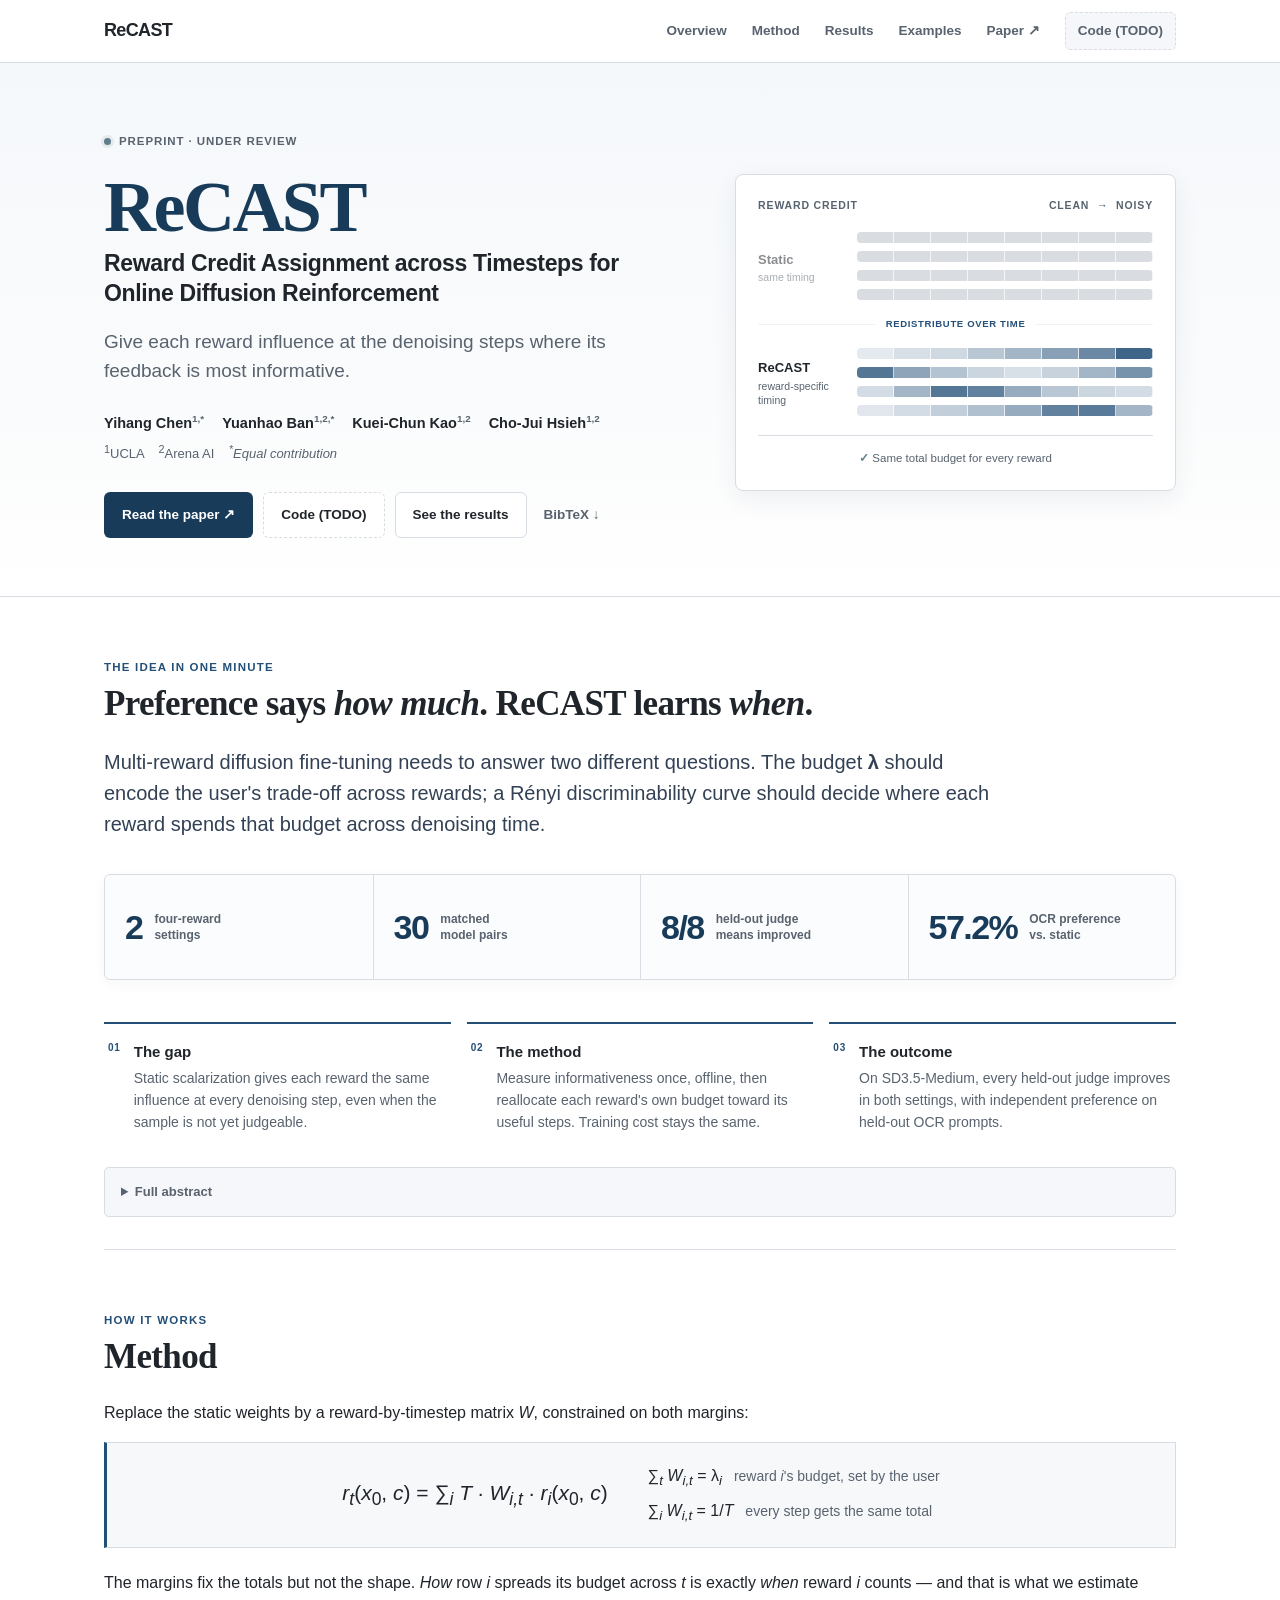
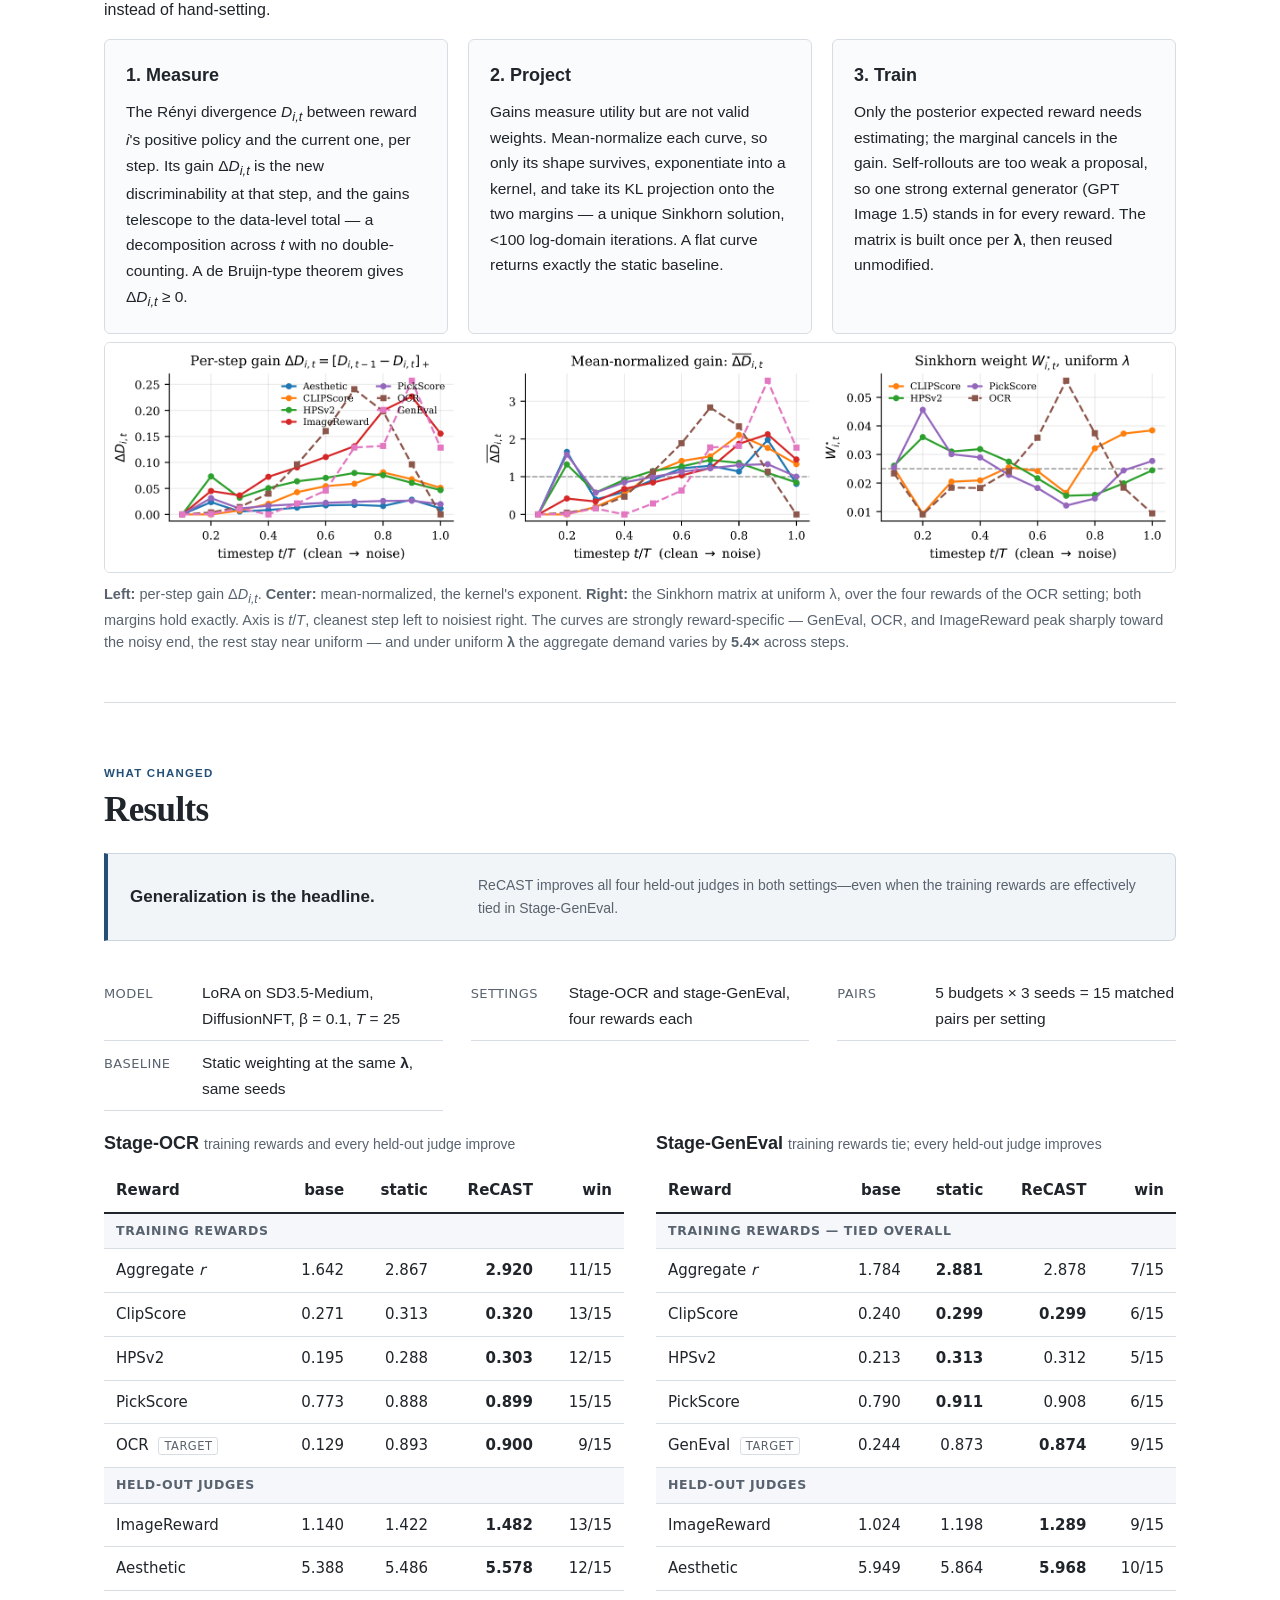
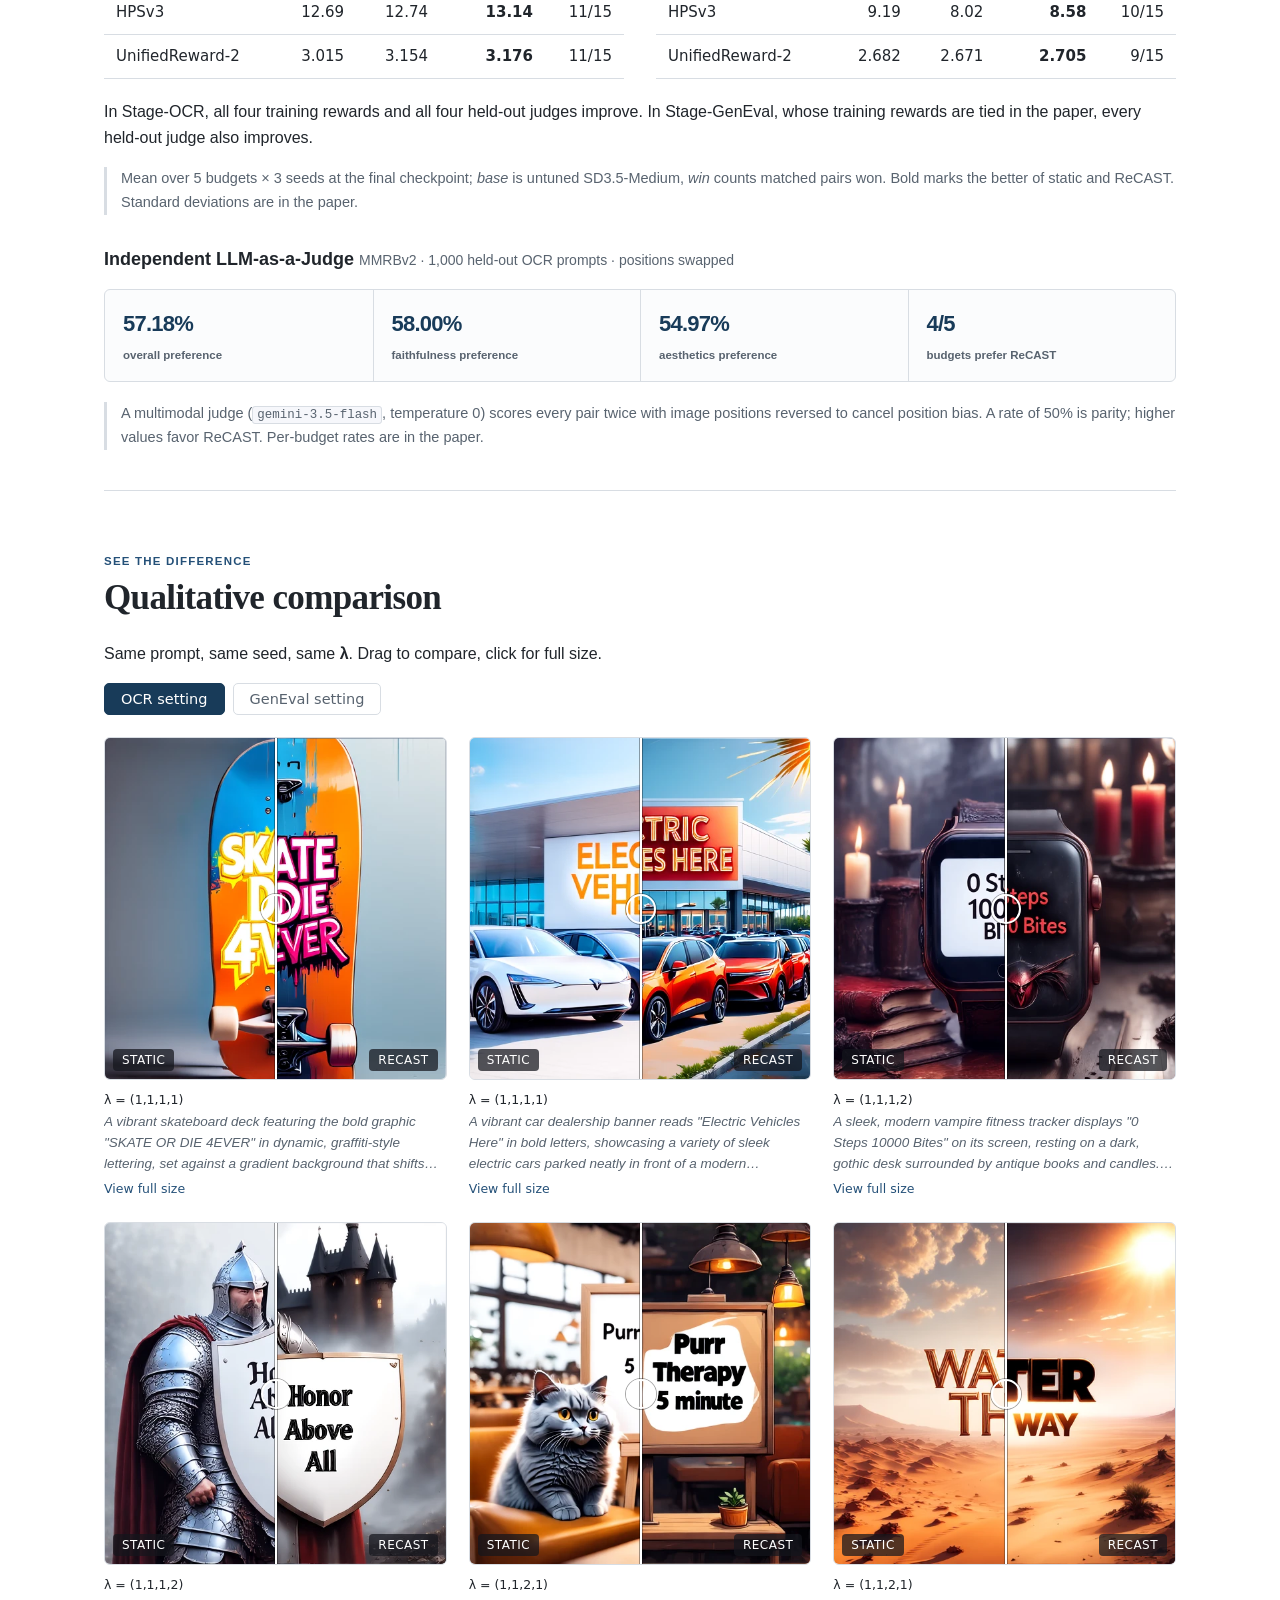
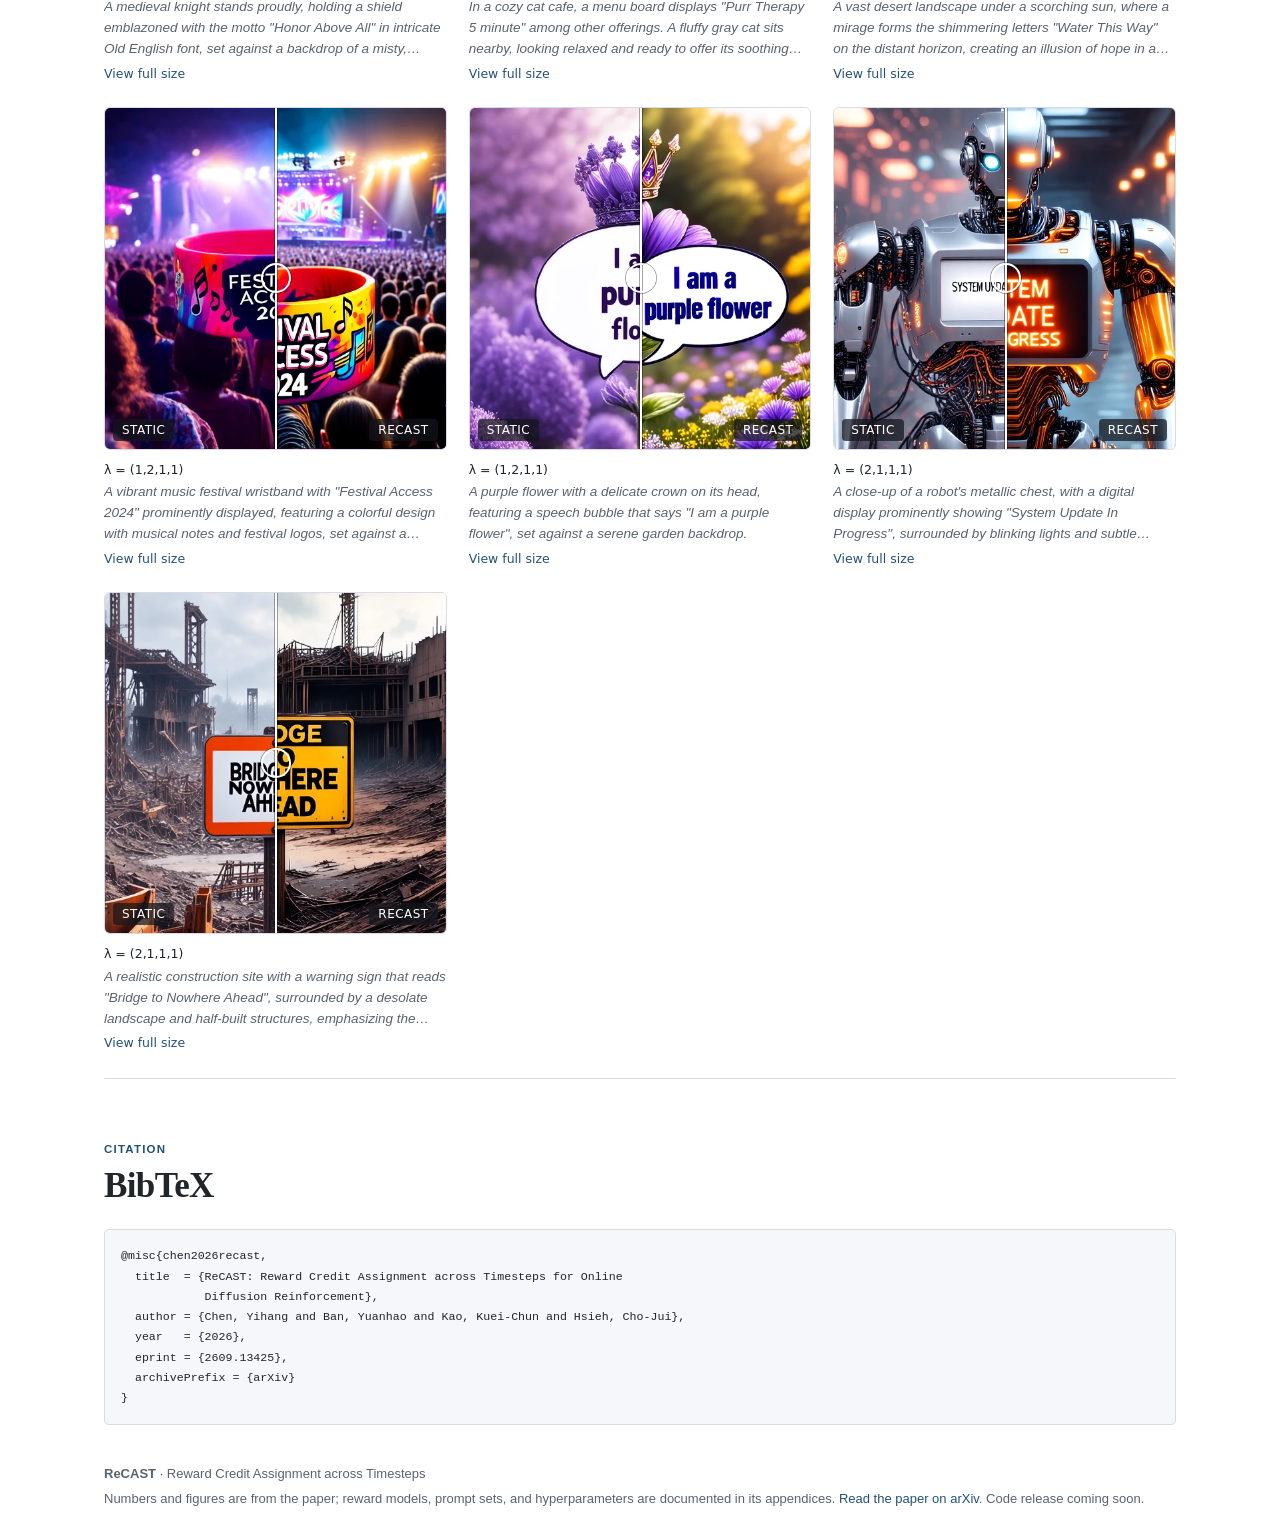
==== index.html @ b191ef5b "Build ReCAST project page Co-Authored-By: Claude Opus 5 <noreply@anthropic.com>" ====
<!DOCTYPE html>
<html lang="en">
<head>
<meta charset="utf-8">
<meta name="viewport" content="width=device-width, initial-scale=1">

<title>ReCAST: Reward Credit Assignment across Timesteps for Online Diffusion Reinforcement</title>
<meta name="description" content="Per-reward, timestep-dependent credit assignment for diffusion reward fine-tuning. ReCAST spends each reward's budget at the denoising steps where its feedback is informative.">

<meta property="og:type" content="website">
<meta property="og:title" content="ReCAST: Reward Credit Assignment across Timesteps">
<meta property="og:description" content="Give every reward credit when its feedback is most informative—without changing its budget or adding training cost.">
<meta property="og:url" content="https://yhangchen.github.io/ReCAST/">
<!-- TODO(social): drop a 1200x630 static/images/social_preview.png so links unfurl with a card. -->
<meta property="og:image" content="https://yhangchen.github.io/ReCAST/static/images/social_preview.png">
<meta name="twitter:card" content="summary_large_image">

<link rel="canonical" href="https://yhangchen.github.io/ReCAST/">

<link rel="stylesheet" href="static/css/style.css">
</head>
<body>

<div class="site-nav">
  <div class="nav-inner">
    <a class="brand" href="#top" aria-label="ReCAST home">ReCAST</a>
    <nav class="nav-sections" aria-label="Page sections">
      <a href="#overview">Overview</a>
      <a href="#method">Method</a>
      <a href="#results">Results</a>
      <a href="#gallery">Examples</a>
      <a href="https://arxiv.org/abs/2609.13425" target="_blank" rel="noopener">Paper <span aria-hidden="true">↗</span></a>
      <span class="nav-code disabled-link" aria-disabled="true">Code (TODO)</span>
    </nav>
  </div>
</div>

<header class="hero" id="top">
  <div class="wrap">
    <div class="hero-grid">
      <div class="hero-copy">
        <p class="venue"><span class="status-dot"></span> Preprint &middot; under review</p>
        <h1><span>ReCAST</span>Reward Credit Assignment across Timesteps for Online Diffusion Reinforcement</h1>
        <p class="hero-tagline">Give each reward influence at the denoising steps where its feedback is most informative.</p>

        <ul class="authors">
          <li><a href="https://yhangchen.github.io/">Yihang Chen</a><sup>1,*</sup></li>
          <li><a href="https://banyuanhao.github.io/">Yuanhao Ban</a><sup>1,2,*</sup></li>
          <li><a href="https://johnsonkao0213.github.io/">Kuei-Chun Kao</a><sup>1,2</sup></li>
          <li><a href="https://web.cs.ucla.edu/~chohsieh/">Cho-Jui Hsieh</a><sup>1,2</sup></li>
        </ul>
        <p class="affil">
          <sup>1</sup>UCLA &nbsp;&nbsp; <sup>2</sup>Arena AI &nbsp;&nbsp;
          <span class="note"><sup>*</sup>Equal contribution</span>
        </p>
        <nav class="links" aria-label="Project links">
          <a class="btn primary" href="https://arxiv.org/abs/2609.13425" target="_blank" rel="noopener">Read the paper <span aria-hidden="true">↗</span></a>
          <span class="btn secondary disabled-link" aria-disabled="true">Code (TODO)</span>
          <a class="btn secondary" href="#results">See the results</a>
          <a class="text-link" href="#bibtex">BibTeX <span aria-hidden="true">↓</span></a>
        </nav>
      </div>

      <div class="concept-card" role="img" aria-label="Static weighting stays flat across timesteps. ReCAST gives different rewards different timestep-dependent schedules while preserving each reward's total budget.">
        <div class="concept-head">
          <span>Reward credit</span>
          <span>clean <b aria-hidden="true">→</b> noisy</span>
        </div>
        <div class="concept-block muted">
          <div class="concept-label"><strong>Static</strong><span>same timing</span></div>
          <div class="schedule flat"></div>
          <div class="schedule flat"></div>
          <div class="schedule flat"></div>
          <div class="schedule flat"></div>
        </div>
        <div class="concept-divider"><span>redistribute over time</span></div>
        <div class="concept-block">
          <div class="concept-label"><strong>ReCAST</strong><span>reward-specific timing</span></div>
          <div class="schedule timing-a"></div>
          <div class="schedule timing-b"></div>
          <div class="schedule timing-c"></div>
          <div class="schedule timing-d"></div>
        </div>
        <p class="concept-foot"><span aria-hidden="true">✓</span> Same total budget for every reward</p>
      </div>
    </div>
  </div>
</header>

<main class="wrap">

<section id="overview" class="overview">
  <p class="section-kicker">The idea in one minute</p>
  <h2>Preference says <em>how much</em>. ReCAST learns <em>when</em>.</h2>
  <p class="lede">Multi-reward diffusion fine-tuning needs to answer two different questions.
  The budget <strong>&lambda;</strong> should encode the user's trade-off across rewards; a
  R&eacute;nyi discriminability curve should decide where each reward spends that budget across
  denoising time.</p>

  <div class="metrics" aria-label="Headline results">
    <div><strong>2</strong><span>four-reward<br>settings</span></div>
    <div><strong>30</strong><span>matched<br>model pairs</span></div>
    <div><strong>8/8</strong><span>held-out judge<br>means improved</span></div>
    <div><strong>57.2%</strong><span>OCR preference<br>vs. static</span></div>
  </div>

  <ul class="key">
    <li><span>01</span><div><b>The gap</b>Static scalarization gives each reward the same influence at every denoising step, even when the sample is not yet judgeable.</div></li>
    <li><span>02</span><div><b>The method</b>Measure informativeness once, offline, then reallocate each reward's own budget toward its useful steps. Training cost stays the same.</div></li>
    <li><span>03</span><div><b>The outcome</b>On SD3.5-Medium, every held-out judge improves in both settings, with independent preference on held-out OCR prompts.</div></li>
  </ul>

  <details>
    <summary>Full abstract</summary>
    <p>Training diffusion models with multiple rewards requires distinguishing <em>user
    preference</em> from <em>reward informativeness</em>. User preference determines how much
    each reward should contribute to the overall objective; reward informativeness determines
    when its feedback is useful during denoising. Some rewards can meaningfully evaluate a
    sample as soon as global structure emerges, but others become informative only when the
    sample is nearly clean. To address both questions jointly, we propose ReCAST
    (<strong>Re</strong>ward <strong>C</strong>redit <strong>AS</strong>signment across
    <strong>T</strong>imesteps), the first method, to our knowledge, for per-reward,
    timestep-dependent credit assignment in diffusion reward fine-tuning. ReCAST separates
    user preferences from temporal allocation through a reward-by-timestep weight matrix
    <em>W</em>, whose row sums match the user-specified reward budgets
    <strong>&lambda;</strong>, while its column sums are equal, assigning the same total
    weight to each denoising step. Under these marginal constraints, ReCAST allocates weight
    according to each reward's informativeness, quantified by its R&eacute;nyi
    discriminability gain at each step. These gains telescope to the total discriminability
    between the reward-induced positive policy and the current policy, providing a basis for
    temporal credit assignment.</p>
    <p>We evaluate ReCAST by training SD3.5-Medium under two distinct four-reward settings,
    each across five reward budgets <strong>&lambda;</strong>. ReCAST improves the training
    rewards in one setting and matches them in the other, improves every held-out judge in
    both, and is preferred by an independent LLM-as-a-Judge. Together, these results show
    that ReCAST yields improvements that generalize beyond the training rewards and support
    its core principle: assigning each reward greater weight at the denoising timesteps where
    its feedback is most informative.</p>
  </details>
</section>

<section id="method">
  <p class="section-kicker">How it works</p>
  <h2>Method</h2>

  <p>Replace the static weights by a reward-by-timestep matrix <em>W</em>, constrained on
  both margins:</p>

  <div class="eq">
    <div class="eq-main">
      <em>r<sub>t</sub></em>(<em>x</em><sub>0</sub>, <em>c</em>) =
      &sum;<sub><em>i</em></sub> <em>T</em> &middot; <em>W<sub>i,t</sub></em> &middot;
      <em>r<sub>i</sub></em>(<em>x</em><sub>0</sub>, <em>c</em>)
    </div>
    <div class="eq-side">
      <span><span class="eq-c">&sum;<sub><em>t</em></sub> <em>W<sub>i,t</sub></em> =
        &lambda;<sub><em>i</em></sub></span>
        <span class="eq-l">reward <em>i</em>'s budget, set by the user</span></span>
      <span><span class="eq-c">&sum;<sub><em>i</em></sub> <em>W<sub>i,t</sub></em> =
        1/<em>T</em></span>
        <span class="eq-l">every step gets the same total</span></span>
    </div>
  </div>

  <p>The margins fix the totals but not the shape. <em>How</em> row <em>i</em> spreads its
  budget across <em>t</em> is exactly <em>when</em> reward <em>i</em> counts &mdash; and that
  is what we estimate instead of hand-setting.</p>

  <div class="steps">
    <div class="step">
      <h3>1. Measure</h3>
      <p>The R&eacute;nyi divergence <em>D<sub>i,t</sub></em> between reward <em>i</em>'s
      positive policy and the current one, per step. Its gain
      &Delta;<em>D<sub>i,t</sub></em> is the new discriminability at that step, and the gains
      telescope to the data-level total &mdash; a decomposition across <em>t</em> with no
      double-counting. A de Bruijn-type theorem gives &Delta;<em>D<sub>i,t</sub></em> &ge; 0.</p>
    </div>
    <div class="step">
      <h3>2. Project</h3>
      <p>Gains measure utility but are not valid weights. Mean-normalize each curve, so only
      its shape survives, exponentiate into a kernel, and take its KL projection onto the two
      margins &mdash; a unique Sinkhorn solution, &lt;100 log-domain iterations. A flat curve
      returns exactly the static baseline.</p>
    </div>
    <div class="step">
      <h3>3. Train</h3>
      <p>Only the posterior expected reward needs estimating; the marginal cancels in the
      gain. Self-rollouts are too weak a proposal, so one strong external generator
      (GPT Image 1.5) stands in for every reward. The matrix is built once per
      <strong>&lambda;</strong>, then reused unmodified.</p>
    </div>
  </div>

  <figure>
    <img src="static/images/method_gain_curves.png"
         alt="Three panels: per-step discriminability gain for seven rewards, the mean-normalized gain, and the Sinkhorn weight matrix it projects to.">
    <figcaption><b>Left:</b> per-step gain &Delta;<em>D<sub>i,t</sub></em>. <b>Center:</b>
    mean-normalized, the kernel's exponent. <b>Right:</b> the Sinkhorn matrix at uniform
    &lambda;, over the four rewards of the OCR setting; both margins hold exactly. Axis is
    <em>t</em>/<em>T</em>, cleanest step left to noisiest right. The curves are strongly
    reward-specific &mdash; GenEval, OCR, and ImageReward peak sharply toward the noisy end,
    the rest stay near uniform &mdash; and under uniform <strong>&lambda;</strong> the
    aggregate demand varies by <b>5.4&times;</b> across steps.</figcaption>
  </figure>
</section>

<section id="results">
  <p class="section-kicker">What changed</p>
  <h2>Results</h2>

  <div class="result-callout">
    <strong>Generalization is the headline.</strong>
    <span>ReCAST improves all four held-out judges in both settings—even when the training
    rewards are effectively tied in Stage-GenEval.</span>
  </div>

  <dl class="facts">
    <div><dt>Model</dt><dd>LoRA on SD3.5-Medium, DiffusionNFT, &beta; = 0.1, <em>T</em> = 25</dd></div>
    <div><dt>Settings</dt><dd>Stage-OCR and stage-GenEval, four rewards each</dd></div>
    <div><dt>Pairs</dt><dd>5 budgets &times; 3 seeds = 15 matched pairs per setting</dd></div>
    <div><dt>Baseline</dt><dd>Static weighting at the same <strong>&lambda;</strong>, same seeds</dd></div>
  </dl>

  <div class="table-pair">
  <div class="table-block">
  <h3>Stage-OCR <span class="sub">training rewards and every held-out judge improve</span></h3>
  <table class="results">
    <thead>
      <tr><th>Reward</th><th>base</th><th>static</th><th>ReCAST</th><th>win</th></tr>
    </thead>
    <tbody>
      <tr class="grp"><td colspan="5">Training rewards</td></tr>
      <tr><td>Aggregate <em>r</em></td><td>1.642</td><td>2.867</td><td><b>2.920</b></td><td>11/15</td></tr>
      <tr><td>ClipScore</td><td>0.271</td><td>0.313</td><td><b>0.320</b></td><td>13/15</td></tr>
      <tr><td>HPSv2</td><td>0.195</td><td>0.288</td><td><b>0.303</b></td><td>12/15</td></tr>
      <tr><td>PickScore</td><td>0.773</td><td>0.888</td><td><b>0.899</b></td><td>15/15</td></tr>
      <tr><td>OCR <span class="tgt">target</span></td><td>0.129</td><td>0.893</td><td><b>0.900</b></td><td>9/15</td></tr>
      <tr class="grp"><td colspan="5">Held-out judges</td></tr>
      <tr><td>ImageReward</td><td>1.140</td><td>1.422</td><td><b>1.482</b></td><td>13/15</td></tr>
      <tr><td>Aesthetic</td><td>5.388</td><td>5.486</td><td><b>5.578</b></td><td>12/15</td></tr>
      <tr><td>HPSv3</td><td>12.69</td><td>12.74</td><td><b>13.14</b></td><td>11/15</td></tr>
      <tr><td>UnifiedReward-2</td><td>3.015</td><td>3.154</td><td><b>3.176</b></td><td>11/15</td></tr>
    </tbody>
  </table>
  </div>

  <div class="table-block">
  <h3>Stage-GenEval <span class="sub">training rewards tie; every held-out judge improves</span></h3>
  <table class="results">
    <thead>
      <tr><th>Reward</th><th>base</th><th>static</th><th>ReCAST</th><th>win</th></tr>
    </thead>
    <tbody>
      <tr class="grp"><td colspan="5">Training rewards &mdash; tied overall</td></tr>
      <tr><td>Aggregate <em>r</em></td><td>1.784</td><td><b>2.881</b></td><td>2.878</td><td>7/15</td></tr>
      <tr><td>ClipScore</td><td>0.240</td><td><b>0.299</b></td><td><b>0.299</b></td><td>6/15</td></tr>
      <tr><td>HPSv2</td><td>0.213</td><td><b>0.313</b></td><td>0.312</td><td>5/15</td></tr>
      <tr><td>PickScore</td><td>0.790</td><td><b>0.911</b></td><td>0.908</td><td>6/15</td></tr>
      <tr><td>GenEval <span class="tgt">target</span></td><td>0.244</td><td>0.873</td><td><b>0.874</b></td><td>9/15</td></tr>
      <tr class="grp"><td colspan="5">Held-out judges</td></tr>
      <tr><td>ImageReward</td><td>1.024</td><td>1.198</td><td><b>1.289</b></td><td>9/15</td></tr>
      <tr><td>Aesthetic</td><td>5.949</td><td>5.864</td><td><b>5.968</b></td><td>10/15</td></tr>
      <tr><td>HPSv3</td><td>9.19</td><td>8.02</td><td><b>8.58</b></td><td>10/15</td></tr>
      <tr><td>UnifiedReward-2</td><td>2.682</td><td>2.671</td><td><b>2.705</b></td><td>9/15</td></tr>
    </tbody>
  </table>
  </div>
  </div>

  <p>In Stage-OCR, all four training rewards and all four held-out judges improve. In
  Stage-GenEval, whose training rewards are tied in the paper, every held-out judge also
  improves.</p>
  <p class="caveat">Mean over 5 budgets &times; 3 seeds at the final checkpoint; <em>base</em>
  is untuned SD3.5-Medium, <em>win</em> counts matched pairs won. Bold marks the better of
  static and ReCAST. Standard deviations are in the paper.</p>

  <h3>Independent LLM-as-a-Judge <span class="sub">MMRBv2 &middot; 1,000 held-out OCR prompts &middot; positions swapped</span></h3>
  <div class="judge-summary" aria-label="LLM-as-a-Judge headline results">
    <div><strong>57.18%</strong><span>overall preference</span></div>
    <div><strong>58.00%</strong><span>faithfulness preference</span></div>
    <div><strong>54.97%</strong><span>aesthetics preference</span></div>
    <div><strong>4/5</strong><span>budgets prefer ReCAST</span></div>
  </div>
  <p class="caveat">A multimodal judge (<code>gemini-3.5-flash</code>, temperature 0) scores
  every pair twice with image positions reversed to cancel position bias. A rate of 50% is
  parity; higher values favor ReCAST. Per-budget rates are in the paper.</p>
</section>

<section id="gallery">
  <p class="section-kicker">See the difference</p>
  <h2>Qualitative comparison</h2>
  <p>Same prompt, same seed, same <strong>&lambda;</strong>. Drag to compare, click for full
  size.</p>

  <div class="tabs" id="gallery-tabs" role="tablist"></div>
  <div id="gallery-grid" class="gallery-grid"></div>
  <noscript><p class="caveat">The gallery needs JavaScript; images are under
  <code>static/images/gallery/</code>.</p></noscript>
</section>

<section id="bibtex">
  <p class="section-kicker">Citation</p>
  <h2>BibTeX</h2>
  <pre><code>@misc{chen2026recast,
  title  = {ReCAST: Reward Credit Assignment across Timesteps for Online
            Diffusion Reinforcement},
  author = {Chen, Yihang and Ban, Yuanhao and Kao, Kuei-Chun and Hsieh, Cho-Jui},
  year   = {2026},
  eprint = {2609.13425},
  archivePrefix = {arXiv}
}</code></pre>
</section>

</main>

<footer class="wrap">
  <p><strong>ReCAST</strong> &middot; Reward Credit Assignment across Timesteps</p>
  <p>Numbers and figures are from the paper; reward models, prompt sets, and hyperparameters
  are documented in its appendices. <a href="https://arxiv.org/abs/2609.13425">Read the paper on arXiv</a>. Code release coming soon.</p>
</footer>

<div id="lightbox" class="lightbox" hidden>
  <button class="lb-close" aria-label="Close">&times;</button>
  <div class="lb-body">
    <figure><img id="lb-static" alt="Static weighting"><figcaption>static</figcaption></figure>
    <figure><img id="lb-recast" alt="ReCAST"><figcaption>ReCAST</figcaption></figure>
  </div>
  <p id="lb-prompt" class="lb-prompt"></p>
</div>

<script src="static/js/gallery.js"></script>
</body>
</html>
---- static/css/style.css ----
/* Hand-written, no CDN and no build step: the page renders offline from a
   file:// URL exactly as it will on GitHub Pages. */

:root {
  --ink:        #20252b;
  --ink-soft:   #58636f;
  --line:       #d8dde3;
  --bg:         #ffffff;
  --bg-soft:    #f6f7fb;
  --accent:     #245078;
  --accent-dark:#183b59;
  --accent-soft:#edf3f7;
  --cyan:       #607d8b;
  --accent-ink: #ffffff;
  --wrap:       1120px;
}

* { box-sizing: border-box; }

html {
  -webkit-text-size-adjust: 100%;
  scroll-behavior: smooth;
  scroll-padding-top: 78px;
}

body {
  margin: 0;
  background: var(--bg);
  color: var(--ink);
  font: 400 16px/1.65 Inter, ui-sans-serif, -apple-system, BlinkMacSystemFont,
    "Segoe UI", sans-serif;
}

.wrap {
  max-width: var(--wrap);
  margin: 0 auto;
  padding: 0 24px;
}

a { color: var(--accent); text-decoration: none; }
a:hover { text-decoration: underline; }
a:focus-visible,
button:focus-visible,
input:focus-visible {
  outline: 3px solid rgba(36, 80, 120, 0.28);
  outline-offset: 3px;
}

code {
  font: 400 0.86em/1.5 "SFMono-Regular", "Consolas", "Menlo", monospace;
  background: var(--bg-soft);
  border: 1px solid var(--line);
  border-radius: 3px;
  padding: 0.08em 0.32em;
}

/* ---------- navigation + hero ---------- */

.site-nav {
  position: sticky;
  top: 0;
  z-index: 20;
  border-bottom: 1px solid var(--line);
  background: rgba(255, 255, 255, 0.96);
  backdrop-filter: blur(8px);
  -webkit-backdrop-filter: blur(8px);
}

.nav-inner {
  max-width: var(--wrap);
  min-height: 62px;
  margin: 0 auto;
  padding: 0 24px;
  display: flex;
  align-items: center;
  justify-content: space-between;
  gap: 32px;
}

.brand {
  color: var(--ink);
  font-size: 18px;
  font-weight: 800;
  letter-spacing: -0.035em;
}

.brand:hover { color: var(--accent); text-decoration: none; }

.nav-sections {
  display: flex;
  align-items: center;
  gap: 25px;
  font-size: 13.5px;
  font-weight: 600;
}

.nav-sections > a { color: var(--ink-soft); }
.nav-sections > a:hover { color: var(--ink); text-decoration: none; }

.nav-sections .nav-code {
  padding: 7px 12px;
  border: 1px solid var(--line);
  border-radius: 5px;
  background: #fff;
  color: var(--ink);
}

.nav-sections .nav-code.disabled-link,
.btn.disabled-link {
  border-style: dashed;
  background: var(--bg-soft);
  color: var(--ink-soft);
  cursor: default;
  user-select: none;
}

.hero {
  border-bottom: 1px solid var(--line);
  padding: 64px 0 58px;
  overflow: hidden;
  position: relative;
  background: linear-gradient(180deg, #f5f8fb 0%, #fafbfc 62%, #fff 100%);
}

.hero .wrap { position: relative; }

.hero-grid {
  display: grid;
  grid-template-columns: minmax(0, 1.12fr) minmax(350px, 0.88fr);
  align-items: center;
  gap: clamp(40px, 6vw, 70px);
}

.venue {
  display: inline-flex;
  align-items: center;
  gap: 8px;
  margin: 0 0 22px;
  padding: 0;
  font-size: 11.5px;
  font-weight: 700;
  letter-spacing: 0.08em;
  text-transform: uppercase;
  color: var(--ink-soft);
}

.status-dot {
  width: 7px;
  height: 7px;
  border-radius: 50%;
  background: var(--cyan);
  box-shadow: 0 0 0 3px rgba(96, 125, 139, 0.12);
}

.hero h1 {
  max-width: 680px;
  margin: 0 0 20px;
  font-size: 23px;
  line-height: 1.28;
  font-weight: 600;
  letter-spacing: -0.015em;
}

.hero h1 > span {
  display: block;
  margin-bottom: 8px;
  font: 600 clamp(54px, 7vw, 72px)/0.95 Georgia, "Times New Roman", serif;
  letter-spacing: -0.035em;
  color: var(--accent-dark);
}

.hero-tagline {
  max-width: 620px;
  margin: 0 0 26px;
  font-size: 19px;
  line-height: 1.5;
  color: var(--ink-soft);
}

.authors {
  display: flex;
  flex-wrap: wrap;
  gap: 2px 18px;
  list-style: none;
  margin: 0 0 5px;
  padding: 0;
  font-size: 14.5px;
  font-weight: 650;
}

.authors sup { font-size: 0.68em; color: var(--ink-soft); }
.authors a { color: var(--ink); }
.authors a:hover { color: var(--accent); }

.affil {
  margin: 0 0 27px;
  font-size: 13px;
  color: var(--ink-soft);
}

.affil .note { font-style: italic; }

.links { display: flex; flex-wrap: wrap; gap: 10px; align-items: center; }

.btn {
  display: inline-block;
  padding: 11px 17px;
  border: 1px solid transparent;
  border-radius: 6px;
  font-size: 13.5px;
  font-weight: 700;
  transition: background-color 140ms ease, border-color 140ms ease, transform 140ms ease;
}

.btn:hover { text-decoration: none; transform: translateY(-1px); }
.btn.primary { background: var(--accent-dark); color: #fff; }
.btn.primary:hover { background: #214d70; }
.btn.secondary { border-color: var(--line); background: #fff; color: var(--ink); }
.btn.secondary:hover { border-color: #bec5d0; }

.text-link {
  padding: 9px 7px;
  color: var(--ink-soft);
  font-size: 13.5px;
  font-weight: 650;
}

.concept-card {
  padding: 22px;
  border: 1px solid var(--line);
  border-radius: 8px;
  background: #fff;
  box-shadow: 0 8px 24px rgba(24, 59, 89, 0.07);
}

.concept-head,
.concept-label {
  display: flex;
  align-items: center;
  justify-content: space-between;
  gap: 16px;
}

.concept-head {
  margin-bottom: 18px;
  color: var(--ink-soft);
  font-size: 10.5px;
  font-weight: 750;
  letter-spacing: 0.08em;
  text-transform: uppercase;
}

.concept-head b { padding: 0 4px; color: var(--accent); }

.concept-block {
  display: grid;
  grid-template-columns: 86px 1fr;
  gap: 8px 13px;
  align-items: center;
}

.concept-block.muted { opacity: 0.52; }

.concept-label {
  grid-row: 1 / span 4;
  display: flex;
  flex-direction: column;
  align-items: flex-start;
  gap: 0;
  font-size: 13px;
}

.concept-label span { color: var(--ink-soft); font-size: 10.5px; line-height: 1.35; }

.schedule {
  position: relative;
  height: 11px;
  overflow: hidden;
  border-radius: 4px;
  background-color: var(--accent-soft);
}

.schedule::after {
  content: "";
  position: absolute;
  inset: 0;
  background: repeating-linear-gradient(90deg, transparent 0 calc(12.5% - 1px), rgba(255, 255, 255, 0.72) calc(12.5% - 1px) 12.5%);
}

.schedule.flat { background: rgba(83, 97, 118, 0.42); }
/* Each row has the same summed opacity as .flat (8 × .42). Only its timing
   changes, mirroring ReCAST's fixed per-reward budget constraint. */
.schedule.timing-a { background: linear-gradient(to right, rgba(36,80,120,.12) 0 12.5%, rgba(36,80,120,.18) 12.5% 25%, rgba(36,80,120,.22) 25% 37.5%, rgba(36,80,120,.32) 37.5% 50%, rgba(36,80,120,.42) 50% 62.5%, rgba(36,80,120,.54) 62.5% 75%, rgba(36,80,120,.68) 75% 87.5%, rgba(36,80,120,.88) 87.5% 100%); }
.schedule.timing-b { background: linear-gradient(to right, rgba(36,80,120,.78) 0 12.5%, rgba(36,80,120,.52) 12.5% 25%, rgba(36,80,120,.34) 25% 37.5%, rgba(36,80,120,.24) 37.5% 50%, rgba(36,80,120,.18) 50% 62.5%, rgba(36,80,120,.26) 62.5% 75%, rgba(36,80,120,.42) 75% 87.5%, rgba(36,80,120,.62) 87.5% 100%); }
.schedule.timing-c { background: linear-gradient(to right, rgba(36,80,120,.20) 0 12.5%, rgba(36,80,120,.42) 12.5% 25%, rgba(36,80,120,.78) 25% 37.5%, rgba(36,80,120,.72) 37.5% 50%, rgba(36,80,120,.48) 50% 62.5%, rgba(36,80,120,.32) 62.5% 75%, rgba(36,80,120,.24) 75% 87.5%, rgba(36,80,120,.20) 87.5% 100%); }
.schedule.timing-d { background: linear-gradient(to right, rgba(36,80,120,.14) 0 12.5%, rgba(36,80,120,.20) 12.5% 25%, rgba(36,80,120,.28) 25% 37.5%, rgba(36,80,120,.36) 37.5% 50%, rgba(36,80,120,.48) 50% 62.5%, rgba(36,80,120,.72) 62.5% 75%, rgba(36,80,120,.76) 75% 87.5%, rgba(36,80,120,.42) 87.5% 100%); }

.concept-divider {
  display: flex;
  align-items: center;
  gap: 10px;
  margin: 16px 0;
  color: var(--accent);
  font-size: 9.5px;
  font-weight: 750;
  letter-spacing: 0.07em;
  text-transform: uppercase;
}

.concept-divider::before,
.concept-divider::after { content: ""; height: 1px; flex: 1; background: var(--accent-soft); }

.concept-foot {
  margin: 19px 0 0;
  padding-top: 13px;
  border-top: 1px solid var(--line);
  color: var(--ink-soft);
  font-size: 11.5px;
  text-align: center;
}

.concept-foot span { color: var(--cyan); font-weight: 800; }

/* ---------- sections ---------- */

main { padding: 0 0 40px; }

section { padding: 64px 0 24px; border-bottom: 1px solid var(--line); }
section:last-of-type { border-bottom: 0; }

h2 {
  margin: 0 0 24px;
  font: 600 clamp(28px, 4vw, 35px)/1.16 Georgia, "Times New Roman", serif;
  line-height: 1.12;
  letter-spacing: -0.018em;
}

h3 {
  margin: 0 0 8px;
  font-size: 18px;
  font-weight: 720;
}

.section-kicker {
  margin: 0 0 9px;
  color: var(--accent);
  font-size: 11.5px;
  line-height: 1.2;
  font-weight: 780;
  letter-spacing: 0.105em;
  text-transform: uppercase;
}

.section-kicker + h2 { margin-top: 0; }

/* A subsection heading needs air above it; the ones inside .step and
   .table-block cards do not. */
section > h3 { margin-top: 30px; }

p { margin: 0 0 16px; }

figure { margin: 0 0 24px; }

figure img {
  display: block;
  width: 100%;
  height: auto;
  border: 1px solid var(--line);
  border-radius: 6px;
  background: #fff;
}

figcaption {
  margin-top: 10px;
  font-size: 14.5px;
  line-height: 1.55;
  color: var(--ink-soft);
}

.caveat {
  font-size: 14.5px;
  color: var(--ink-soft);
  border-left: 3px solid var(--line);
  padding-left: 14px;
}

.overview > h2 { max-width: 780px; }

.lede {
  max-width: 900px;
  font-size: 20px;
  line-height: 1.55;
  color: #334155;
}

.metrics {
  display: grid;
  grid-template-columns: repeat(4, 1fr);
  margin: 34px 0 42px;
  border: 1px solid var(--line);
  border-radius: 6px;
  background: #fbfcfd;
  box-shadow: 0 4px 14px rgba(24, 59, 89, 0.04);
}

.metrics > div {
  min-height: 104px;
  padding: 19px 20px;
  display: flex;
  align-items: center;
  gap: 12px;
}

.metrics > div + div { border-left: 1px solid var(--line); }

.metrics strong {
  color: var(--accent-dark);
  font-size: clamp(25px, 3vw, 34px);
  line-height: 1;
  letter-spacing: -0.045em;
}

.metrics span {
  color: var(--ink-soft);
  font-size: 12px;
  font-weight: 650;
  line-height: 1.35;
}

/* Three scannable takeaways, so the page states problem/method/result before it
   asks for a paragraph of reading. */
.key {
  margin: 0 0 30px;
  padding: 0;
  list-style: none;
  display: grid;
  grid-template-columns: repeat(3, 1fr);
  gap: 16px;
}

.key li {
  min-width: 0;
  display: flex;
  gap: 13px;
  padding: 16px 4px 4px;
  border: 0;
  border-top: 2px solid var(--accent);
  border-radius: 0;
  background: #fff;
  color: var(--ink-soft);
  font-size: 14px;
  line-height: 1.55;
}

.key li > span {
  flex: 0 0 auto;
  color: var(--accent);
  font-size: 10px;
  font-weight: 800;
  letter-spacing: 0.08em;
}

.key li b {
  display: block;
  margin-bottom: 5px;
  color: var(--ink);
  font-size: 15px;
}

/* The full abstract is collapsed: available in one click, free at a glance. */
details {
  border: 1px solid var(--line);
  border-radius: 5px;
  padding: 0;
  margin-bottom: 8px;
  background: var(--bg-soft);
}

summary {
  cursor: pointer;
  padding: 13px 16px;
  font-size: 13px;
  font-weight: 650;
  color: var(--ink-soft);
}

details[open] summary { margin-bottom: 0; border-bottom: 1px solid var(--line); }
details p { margin: 16px; font-size: 14px; }
details p:last-child { margin-bottom: 8px; }

/* ---------- the master equation ---------- */

/* No MathJax: the one display equation the page needs is small enough to set in
   HTML, which keeps the page CDN-free and readable with JS disabled. */
.eq {
  display: flex;
  flex-wrap: wrap;
  align-items: center;
  justify-content: center;
  gap: 14px 40px;
  margin: 0 0 22px;
  padding: 20px 24px;
  border: 1px solid var(--line);
  border-left: 3px solid var(--accent);
  border-radius: 0;
  background: #f7f8fa;
}

.eq-main { font-size: 21px; }

.eq-side {
  display: grid;
  gap: 6px;
  font-size: 14px;
  color: var(--ink-soft);
}

.eq-c { font-size: 16px; color: var(--ink); margin-right: 8px; }

.eq-l { white-space: nowrap; }

/* ---------- setup facts ---------- */

.facts {
  display: grid;
  grid-template-columns: repeat(auto-fit, minmax(300px, 1fr));
  gap: 0 28px;
  margin: 0 0 18px;
}

.result-callout {
  display: grid;
  grid-template-columns: minmax(230px, 0.48fr) minmax(0, 1fr);
  gap: 24px;
  align-items: center;
  margin: 0 0 30px;
  padding: 20px 22px;
  border: 1px solid rgba(36, 80, 120, 0.18);
  border-left: 4px solid var(--accent);
  border-radius: 0 6px 6px 0;
  background: #f2f5f7;
}

.result-callout strong { font-size: 17px; }
.result-callout span { color: var(--ink-soft); font-size: 14px; }

.judge-summary {
  display: grid;
  grid-template-columns: repeat(4, 1fr);
  margin: 14px 0 20px;
  overflow: hidden;
  border: 1px solid var(--line);
  border-radius: 6px;
  background: #fbfcfd;
}

.judge-summary > div {
  display: flex;
  flex-direction: column;
  gap: 4px;
  padding: 16px 18px;
}

.judge-summary > div + div { border-left: 1px solid var(--line); }
.judge-summary strong { color: var(--accent-dark); font-size: 22px; letter-spacing: -0.035em; }
.judge-summary span { color: var(--ink-soft); font-size: 11.5px; font-weight: 650; }

.facts > div {
  display: flex;
  gap: 10px;
  padding: 9px 0;
  border-bottom: 1px solid var(--line);
}

.facts dt {
  flex: 0 0 88px;
  font-family: system-ui, -apple-system, "Segoe UI", sans-serif;
  font-size: 13px;
  letter-spacing: 0.03em;
  text-transform: uppercase;
  color: var(--ink-soft);
  padding-top: 3px;
}

.facts dd { margin: 0; font-size: 15.5px; }

.steps {
  display: grid;
  grid-template-columns: repeat(auto-fit, minmax(240px, 1fr));
  gap: 20px;
  margin-bottom: 8px;
}

.step {
  border: 1px solid var(--line);
  border-radius: 6px;
  padding: 21px;
  background: #fafbfc;
}

.step p { margin: 0; font-size: 15.5px; }

table.results {
  width: 100%;
  border-collapse: collapse;
  font-family: system-ui, -apple-system, "Segoe UI", sans-serif;
  font-size: 15px;
  margin-bottom: 20px;
}

table.results th,
table.results td {
  padding: 9px 12px;
  text-align: left;
  border-bottom: 1px solid var(--line);
}

table.results thead th {
  border-bottom: 2px solid var(--ink);
  font-weight: 600;
}

/* Numbers right-align so static and ReCAST are comparable down the column; the
   reward name in column 1 stays left. */
table.results th + th,
table.results td + td { text-align: right; }

table.results tbody td:first-child { white-space: nowrap; }
table.results tbody tr:not(.grp):hover td { background: #fafaff; }

/* The paper groups each table into training rewards and held-out judges; the
   spanning row keeps that split visible without a second table. */
table.results tr.grp td {
  font-family: system-ui, -apple-system, "Segoe UI", sans-serif;
  font-size: 12.5px;
  font-weight: 600;
  letter-spacing: 0.05em;
  text-transform: uppercase;
  color: var(--ink-soft);
  background: var(--bg-soft);
  text-align: left;
  padding: 7px 12px;
}

table.results .tgt {
  font-size: 11.5px;
  letter-spacing: 0.04em;
  text-transform: uppercase;
  color: var(--ink-soft);
  border: 1px solid var(--line);
  border-radius: 3px;
  padding: 1px 5px;
  margin-left: 5px;
}

table.results.narrow { font-size: 14px; }
table.results.narrow th,
table.results.narrow td { padding: 8px 8px; }

.table-pair {
  display: grid;
  grid-template-columns: repeat(auto-fit, minmax(400px, 1fr));
  gap: 8px 32px;
}

.table-block h3 { margin-bottom: 10px; }
.table-block,
.table-scroll { min-width: 0; overflow-x: auto; }

h3 .sub {
  font-weight: 400;
  font-size: 14px;
  color: var(--ink-soft);
}

pre {
  background: var(--bg-soft);
  border: 1px solid var(--line);
  border-radius: 5px;
  padding: 16px;
  overflow-x: auto;
  font-size: 13.5px;
  line-height: 1.5;
}

pre code { background: none; border: 0; padding: 0; }

footer {
  padding: 30px 24px 48px;
  font-size: 13px;
  color: var(--ink-soft);
}

footer p { margin-bottom: 4px; }

/* ---------- gallery ---------- */

.tabs {
  display: flex;
  gap: 8px;
  margin-bottom: 22px;
  flex-wrap: wrap;
}

.tab {
  font-family: system-ui, -apple-system, "Segoe UI", sans-serif;
  font-size: 14.5px;
  padding: 7px 16px;
  border: 1px solid var(--line);
  border-radius: 5px;
  background: #fff;
  color: var(--ink-soft);
  cursor: pointer;
  transition: background-color 140ms ease, border-color 140ms ease, color 140ms ease;
}

.tab[aria-selected="true"] {
  background: var(--accent-dark);
  border-color: var(--accent-dark);
  color: #fff;
}

.gallery-grid {
  display: grid;
  grid-template-columns: repeat(auto-fill, minmax(280px, 1fr));
  gap: 22px;
}

.pair { margin: 0; }

/* The comparison slider: both images are stacked at full size and the top one
   is revealed by a clip-path driven from a range input, so there is no layout
   thrash while dragging and it degrades to a plain stacked pair without JS. */
.cmp {
  position: relative;
  aspect-ratio: 1 / 1;
  border: 1px solid var(--line);
  border-radius: 6px;
  overflow: hidden;
  background: var(--bg-soft);
  cursor: ew-resize;
}

.cmp img {
  position: absolute;
  inset: 0;
  width: 100%;
  height: 100%;
  object-fit: cover;
  border: 0;
  border-radius: 0;
  user-select: none;
  -webkit-user-drag: none;
}

.cmp img.top { clip-path: inset(0 0 0 var(--split, 50%)); }

.cmp .divider {
  position: absolute;
  top: 0;
  bottom: 0;
  left: var(--split, 50%);
  width: 2px;
  background: #fff;
  box-shadow: 0 0 0 1px rgba(0, 0, 0, 0.35);
  pointer-events: none;
}

.cmp .divider::after {
  content: "";
  position: absolute;
  top: 50%;
  left: 50%;
  width: 26px;
  height: 26px;
  transform: translate(-50%, -50%);
  border: 2px solid #fff;
  border-radius: 50%;
  box-shadow: 0 0 0 1px rgba(0, 0, 0, 0.35);
}

.cmp input[type="range"] {
  position: absolute;
  inset: 0;
  width: 100%;
  height: 100%;
  margin: 0;
  opacity: 0;
  cursor: ew-resize;
}

.cmp .tag {
  position: absolute;
  bottom: 8px;
  font: 500 12px/1 system-ui, -apple-system, "Segoe UI", sans-serif;
  letter-spacing: 0.04em;
  text-transform: uppercase;
  padding: 5px 9px;
  border-radius: 4px;
  background: rgba(20, 22, 28, 0.72);
  color: #fff;
  pointer-events: none;
}

.cmp .tag.left  { left: 8px; }
.cmp .tag.right { right: 8px; }

.pair figcaption { margin-top: 10px; font-size: 13.5px; }
.pair .lam {
  display: block;
  font-family: system-ui, -apple-system, "Segoe UI", sans-serif;
  font-size: 12.5px;
  color: var(--ink);
  margin-bottom: 3px;
}

.pair .prompt {
  display: block;
  font-style: italic;
  /* Prompts run to four lines; clamped so the grid rows stay even, with the
     full text available in the lightbox. */
  display: -webkit-box;
  -webkit-line-clamp: 3;
  -webkit-box-orient: vertical;
  overflow: hidden;
}

.zoom {
  margin-top: 6px;
  font: 500 12.5px system-ui, -apple-system, "Segoe UI", sans-serif;
  background: none;
  border: 0;
  padding: 0;
  color: var(--accent);
  cursor: pointer;
}

/* ---------- lightbox ---------- */

.lightbox {
  position: fixed;
  inset: 0;
  z-index: 50;
  background: rgba(16, 18, 22, 0.92);
  padding: 32px;
  overflow: auto;
}

.lightbox[hidden] { display: none; }

.lb-body {
  display: grid;
  grid-template-columns: 1fr 1fr;
  gap: 16px;
  max-width: 1100px;
  margin: 0 auto;
}

.lb-body figure { margin: 0; }
.lb-body img { border-color: rgba(255, 255, 255, 0.15); }
.lb-body figcaption {
  color: #d7dae1;
  text-align: center;
  font: 500 12.5px/1 system-ui, -apple-system, "Segoe UI", sans-serif;
  letter-spacing: 0.05em;
  text-transform: uppercase;
  margin-top: 8px;
}

.lb-prompt {
  max-width: 1100px;
  margin: 20px auto 0;
  color: #eceef2;
  font-style: italic;
  font-size: 15px;
}

.lb-close {
  position: fixed;
  top: 16px;
  right: 20px;
  width: 40px;
  height: 40px;
  font-size: 28px;
  line-height: 1;
  color: #fff;
  background: rgba(255, 255, 255, 0.12);
  border: 0;
  border-radius: 50%;
  cursor: pointer;
}

/* ---------- narrow screens ---------- */

@media (max-width: 880px) {
  .hero { padding: 60px 0 56px; }
  .hero-grid { grid-template-columns: 1fr; gap: 44px; }
  .hero-copy { max-width: 700px; }
  .concept-card { max-width: 600px; transform: none; }
  .key { grid-template-columns: 1fr; }
  .key li { padding: 17px 18px; }
  .table-pair { grid-template-columns: minmax(0, 1fr); }
}

@media (max-width: 700px) {
  .nav-sections > a:not(.nav-code) { display: none; }
  section { padding: 56px 0 24px; }
  .metrics { grid-template-columns: 1fr 1fr; }
  .metrics > div { min-height: 90px; }
  .metrics > div:nth-child(3) { border-left: 0; border-top: 1px solid var(--line); }
  .metrics > div:nth-child(4) { border-top: 1px solid var(--line); }
  .result-callout { grid-template-columns: 1fr; gap: 5px; }
  .judge-summary { grid-template-columns: 1fr 1fr; }
  .judge-summary > div:nth-child(3) { border-left: 0; border-top: 1px solid var(--line); }
  .judge-summary > div:nth-child(4) { border-top: 1px solid var(--line); }
  .eq { justify-content: flex-start; padding: 18px; }
  .eq-side { gap: 10px; }
  .eq-side > span { display: flex; flex-direction: column; }
  .eq-l { white-space: normal; }
  table.results { min-width: 560px; }
}

@media (max-width: 480px) {
  .wrap, .nav-inner { padding-left: 18px; padding-right: 18px; }
  .hero { padding: 48px 0 42px; }
  .hero h1 { font-size: 20px; }
  .hero h1 > span { font-size: 62px; }
  .hero-tagline { font-size: 17px; }
  .authors { gap: 2px 12px; font-size: 13.5px; }
  .affil { line-height: 1.5; }
  .concept-card { padding: 17px; }
  .concept-block { grid-template-columns: 75px 1fr; gap: 7px 9px; }
  .links .text-link { width: 100%; padding-left: 1px; }
  .metrics > div { padding: 16px 14px; gap: 9px; }
  .metrics strong { font-size: 25px; }
  .metrics span { font-size: 10.5px; }
  h2 { font-size: 29px; }
  body { font-size: 15.5px; }
  .lb-body { grid-template-columns: 1fr; }
  .lightbox { padding: 56px 16px 32px; }
}

@media (prefers-reduced-motion: reduce) {
  * { transition: none !important; }
  html { scroll-behavior: auto; }
}
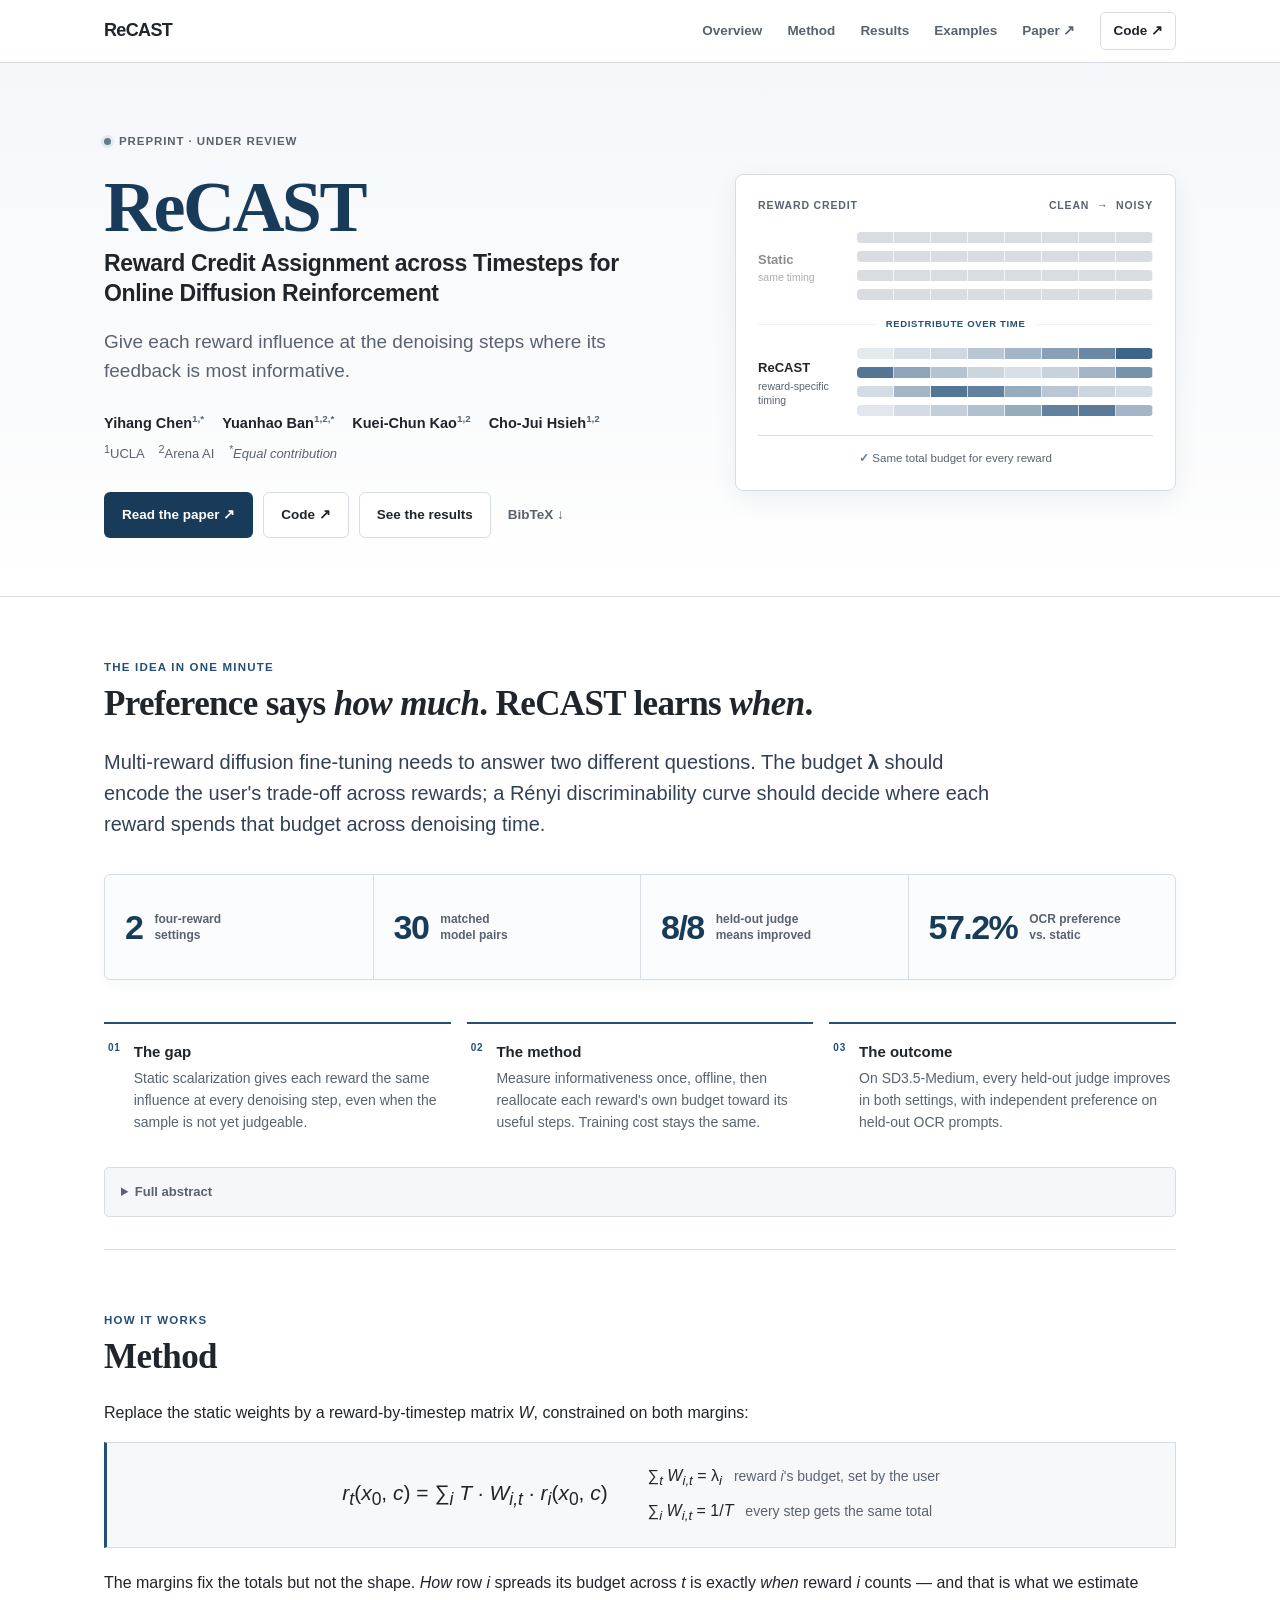
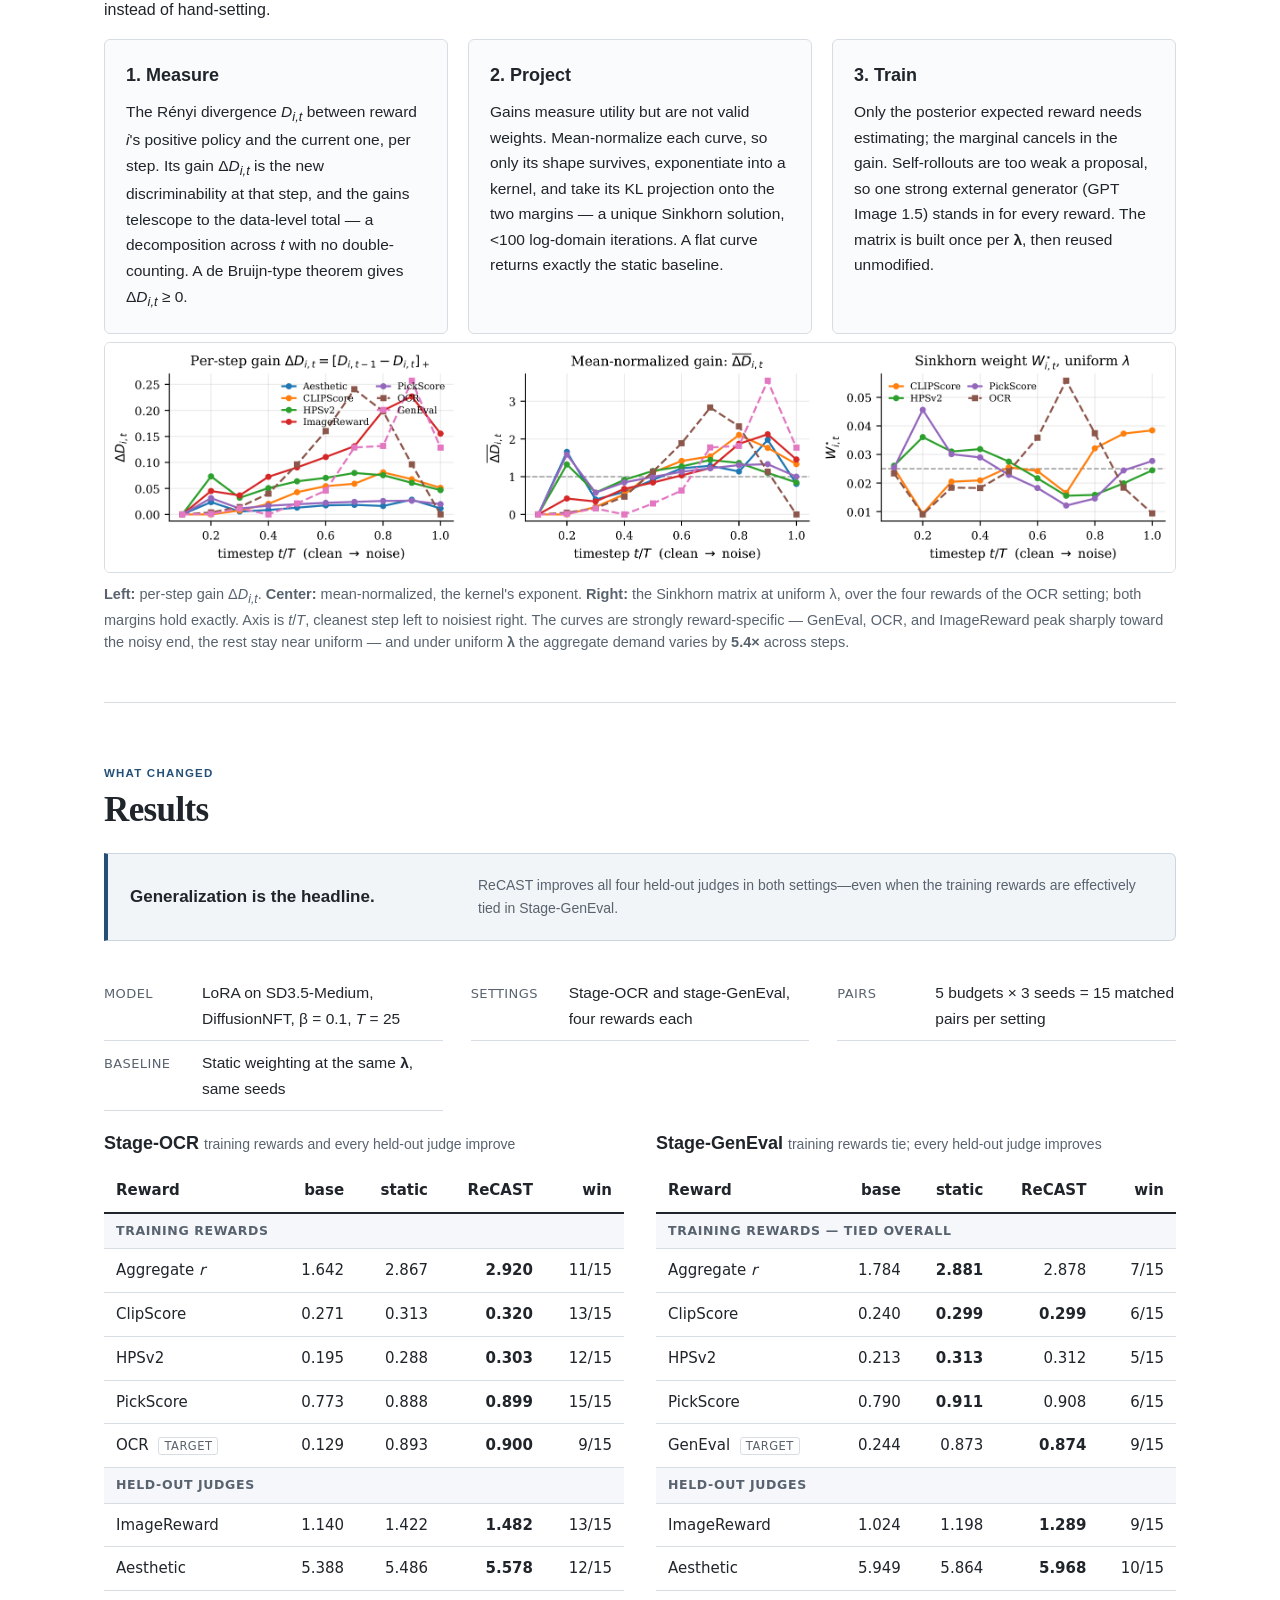
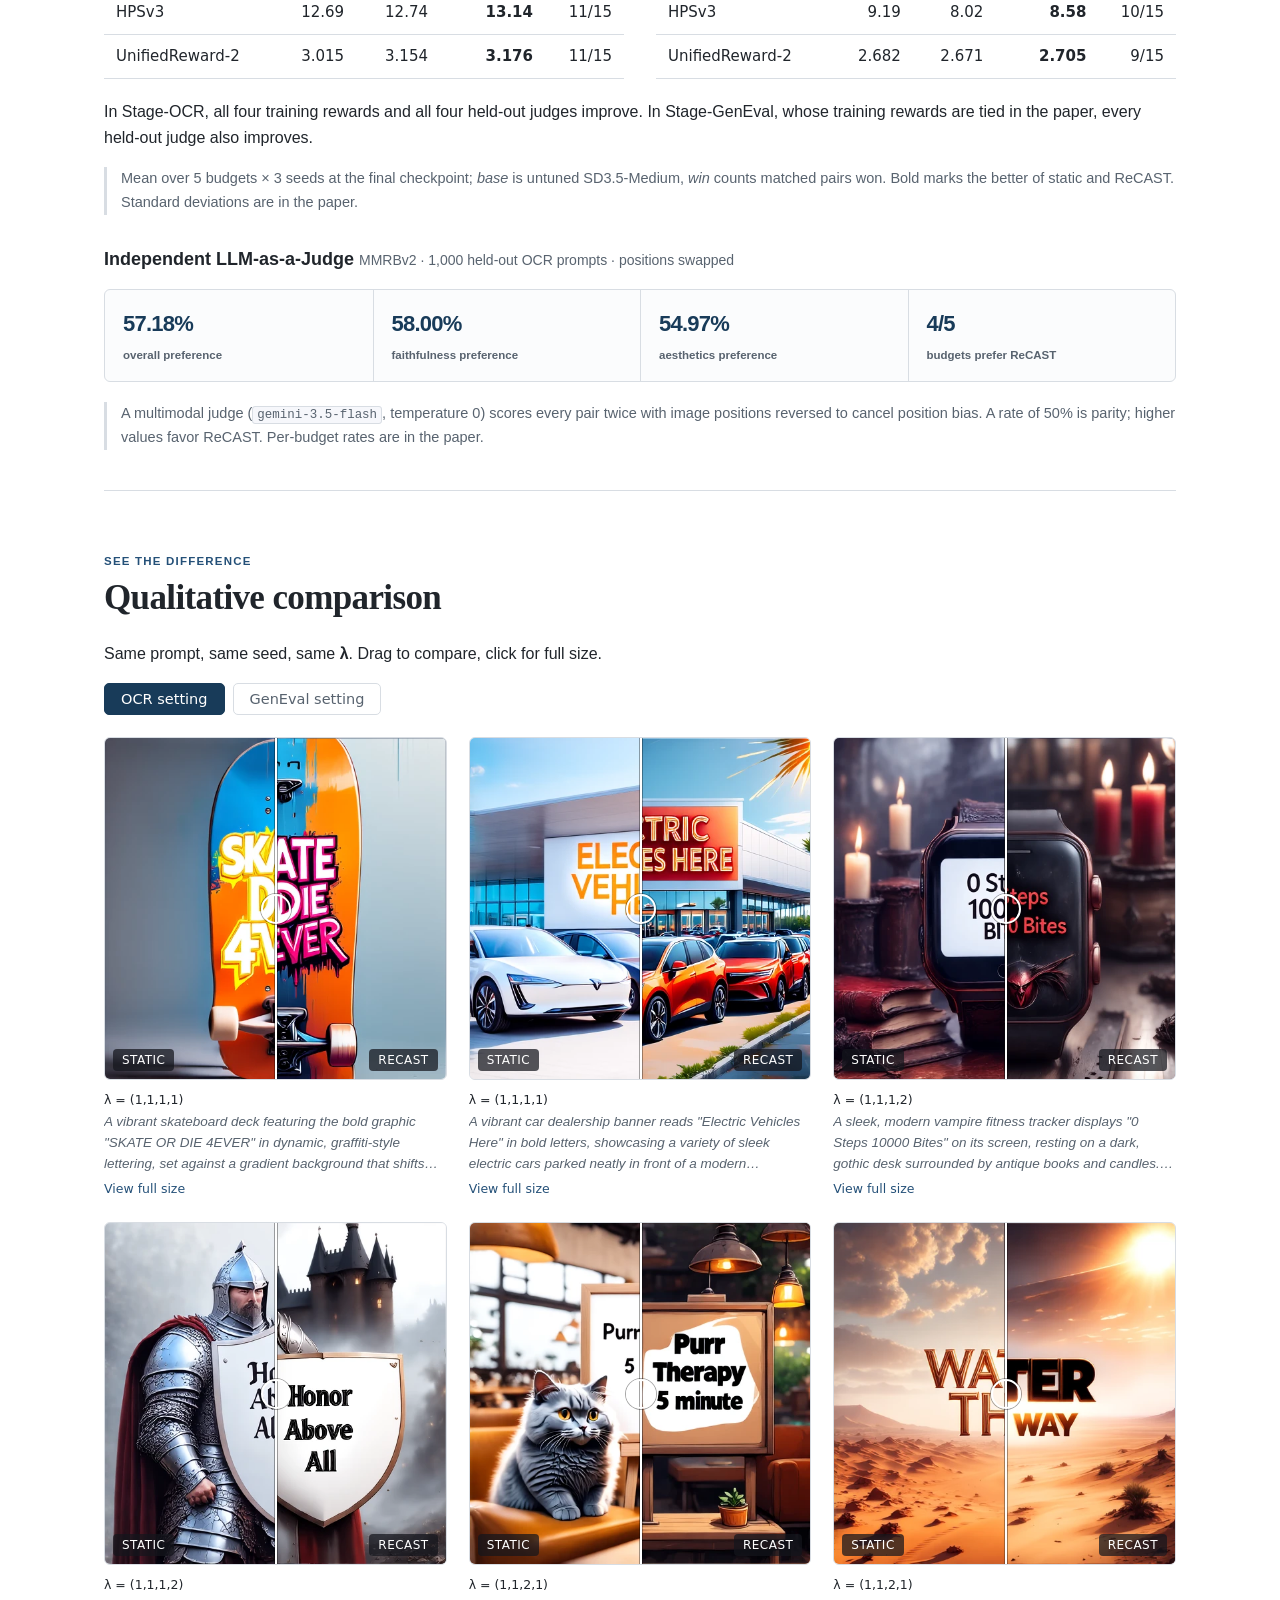
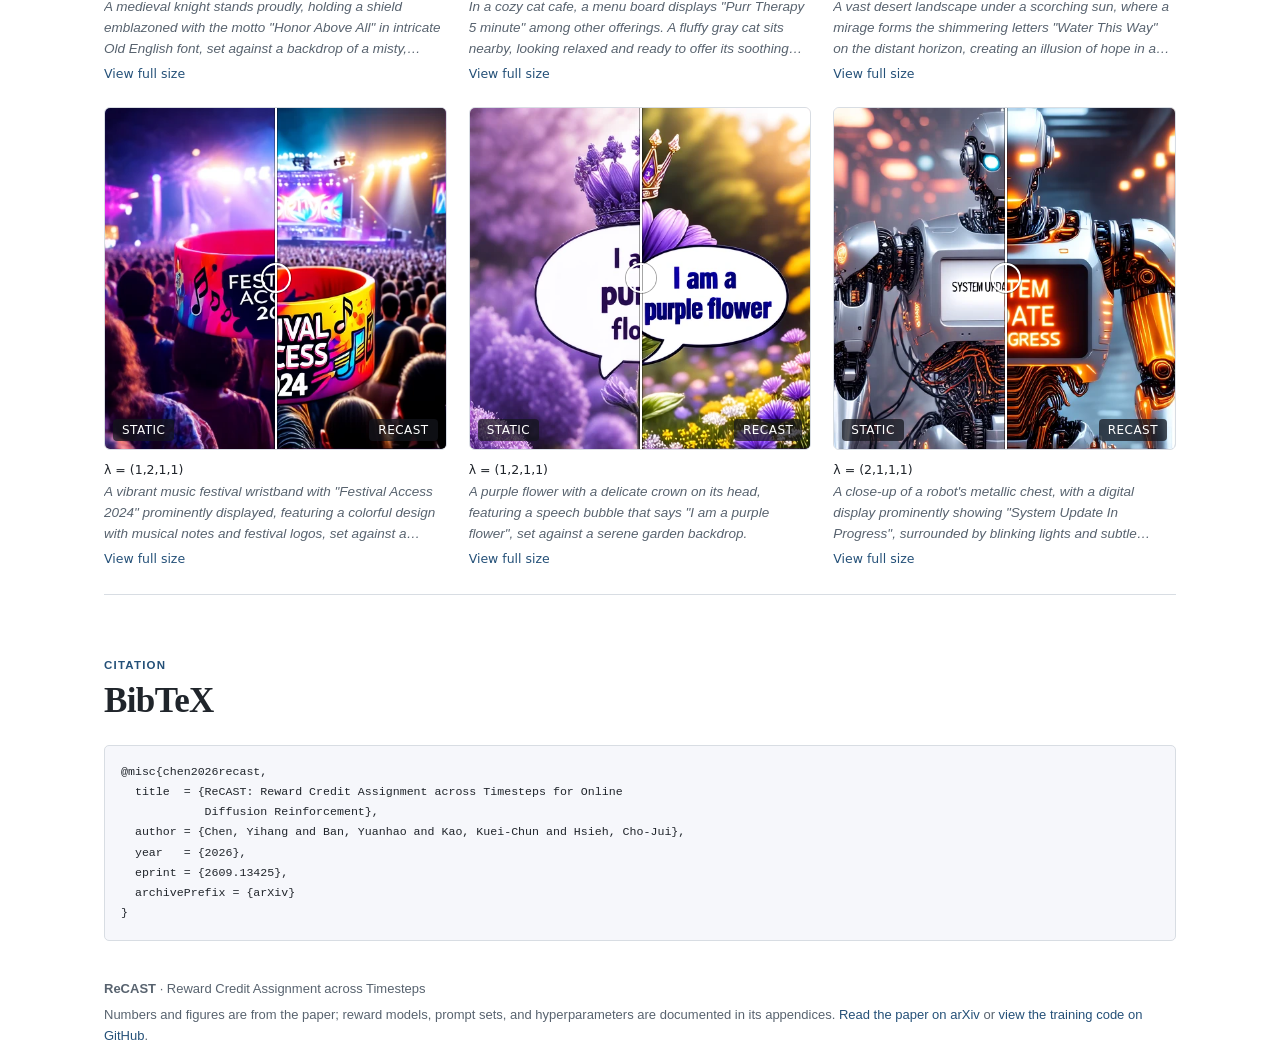
==== commit f7e94b2a: "Initial ReCAST project page" ====
--- a/index.html
+++ b/index.html
@@ -16,6 +16,31 @@
 <meta name="twitter:card" content="summary_large_image">
 
 <link rel="canonical" href="https://yhangchen.github.io/ReCAST/">
+<meta name="robots" content="index, follow">
+<!-- Search Console ownership is verified by the HTML file method; see
+     google0393580e8a13c937.html in the repo root. Do not delete that file. -->
+
+<script type="application/ld+json">
+{
+  "@context": "https://schema.org",
+  "@type": "ScholarlyArticle",
+  "headline": "ReCAST: Reward Credit Assignment across Timesteps for Online Diffusion Reinforcement",
+  "name": "ReCAST: Reward Credit Assignment across Timesteps for Online Diffusion Reinforcement",
+  "url": "https://yhangchen.github.io/ReCAST/",
+  "abstract": "Per-reward, timestep-dependent credit assignment for diffusion reward fine-tuning. ReCAST spends each reward's budget at the denoising steps where its feedback is informative.",
+  "author": [
+    {"@type": "Person", "name": "Yihang Chen", "url": "https://yhangchen.github.io/"},
+    {"@type": "Person", "name": "Yuanhao Ban", "url": "https://banyuanhao.github.io/"},
+    {"@type": "Person", "name": "Kuei-Chun Kao", "url": "https://johnsonkao0213.github.io/"},
+    {"@type": "Person", "name": "Cho-Jui Hsieh", "url": "https://web.cs.ucla.edu/~chohsieh/"}
+  ],
+  "sameAs": [
+    "https://arxiv.org/abs/2609.13425",
+    "https://github.com/yhangchen/ReCAST-code"
+  ],
+  "keywords": "diffusion models, reinforcement learning, reward fine-tuning, credit assignment, multi-reward optimization"
+}
+</script>
 
 <link rel="stylesheet" href="static/css/style.css">
 </head>
@@ -30,7 +55,7 @@
       <a href="#results">Results</a>
       <a href="#gallery">Examples</a>
       <a href="https://arxiv.org/abs/2609.13425" target="_blank" rel="noopener">Paper <span aria-hidden="true">↗</span></a>
-      <span class="nav-code disabled-link" aria-disabled="true">Code (TODO)</span>
+      <a class="nav-code" href="https://github.com/yhangchen/ReCAST-code" target="_blank" rel="noopener">Code <span aria-hidden="true">↗</span></a>
     </nav>
   </div>
 </div>
@@ -55,7 +80,7 @@
         </p>
         <nav class="links" aria-label="Project links">
           <a class="btn primary" href="https://arxiv.org/abs/2609.13425" target="_blank" rel="noopener">Read the paper <span aria-hidden="true">↗</span></a>
-          <span class="btn secondary disabled-link" aria-disabled="true">Code (TODO)</span>
+          <a class="btn secondary" href="https://github.com/yhangchen/ReCAST-code" target="_blank" rel="noopener">Code <span aria-hidden="true">↗</span></a>
           <a class="btn secondary" href="#results">See the results</a>
           <a class="text-link" href="#bibtex">BibTeX <span aria-hidden="true">↓</span></a>
         </nav>
@@ -316,7 +341,7 @@
 <footer class="wrap">
   <p><strong>ReCAST</strong> &middot; Reward Credit Assignment across Timesteps</p>
   <p>Numbers and figures are from the paper; reward models, prompt sets, and hyperparameters
-  are documented in its appendices. <a href="https://arxiv.org/abs/2609.13425">Read the paper on arXiv</a>. Code release coming soon.</p>
+  are documented in its appendices. <a href="https://arxiv.org/abs/2609.13425">Read the paper on arXiv</a> or <a href="https://github.com/yhangchen/ReCAST-code">view the training code on GitHub</a>.</p>
 </footer>
 
 <div id="lightbox" class="lightbox" hidden>
--- a/static/css/style.css
+++ b/static/css/style.css
@@ -722,7 +722,7 @@
 
 .gallery-grid {
   display: grid;
-  grid-template-columns: repeat(auto-fill, minmax(280px, 1fr));
+  grid-template-columns: repeat(3, minmax(0, 1fr));
   gap: 22px;
 }
 
@@ -900,6 +900,7 @@
   .key { grid-template-columns: 1fr; }
   .key li { padding: 17px 18px; }
   .table-pair { grid-template-columns: minmax(0, 1fr); }
+  .gallery-grid { grid-template-columns: repeat(2, minmax(0, 1fr)); }
 }
 
 @media (max-width: 700px) {
@@ -936,6 +937,7 @@
   .metrics span { font-size: 10.5px; }
   h2 { font-size: 29px; }
   body { font-size: 15.5px; }
+  .gallery-grid { grid-template-columns: minmax(0, 1fr); }
   .lb-body { grid-template-columns: 1fr; }
   .lightbox { padding: 56px 16px 32px; }
 }
